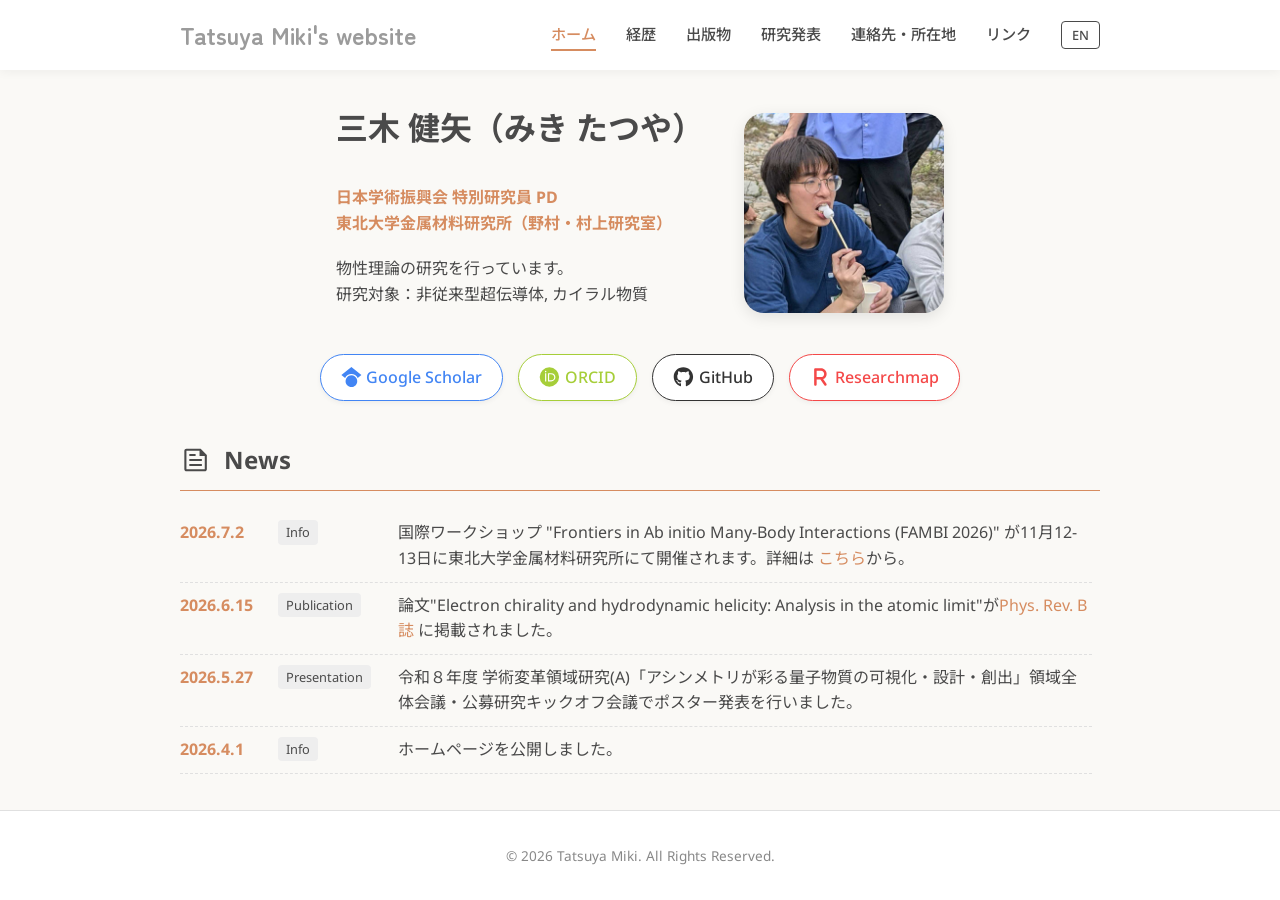
==== index.html @ b2141d71 "update profile" ====
<!DOCTYPE html>
<html lang="ja">
<head id="head">
    <meta charset="UTF-8">
    <meta name="viewport" content="width=device-width, initial-scale=1.0">
    <meta name="description" content="三木健矢のウェブサイト。研究分野：物性理論、非従来型超伝導体・カイラル物質">
    <meta property="og:title" content="三木健矢ウェブサイト">
    <meta property="og:description" content="三木健矢のウェブサイト。研究分野：物性理論、非従来型超伝導体・カイラル物質">
    <meta property="og:type" content="website">
    <meta property="og:site_name" content="Tatsuya Miki's website">
    <script type="application/ld+json">
    {
        "@context": "https://schema.org",
        "@type": "Person",
        "name": "三木 健矢",
        "alternateName": "Tatsuya Miki",
        "sameAs": [
            "https://scholar.google.co.jp/citations?user=BBQgHcEAAAAJ&hl=ja&oi=ao",
            "https://orcid.org/0009-0005-3010-637X",
            "https://github.com/tatsuyamiki",
            "https://researchmap.jp/tatsuya.miki"
        ]
    }
    </script>
    <script src="assets/js/header.js" defer></script>
    <title>三木 健矢のウェブサイト</title>
    <link rel="stylesheet" href="assets/css/style.css">
</head>
<body>

    <header class="site-header">
        <div class="container header-container">
            <div class="logo">
                <a href="index.html">Tatsuya Miki's website</a>
            </div>
            
            <button class="hamburger" aria-label="Menu">
                <span></span>
                <span></span>
                <span></span>
            </button>

            <nav class="main-nav">
                <ul>
                    <li><a href="index.html" class="current">ホーム</a></li>
                    <li><a href="jp/cv.html">経歴</a></li>
                    <li><a href="jp/publications.html">出版物</a></li>
                    <li><a href="jp/presentations.html">研究発表</a></li>
                    <li><a href="jp/contact.html">連絡先・所在地</a></li>
                    <li><a href="jp/links.html">リンク</a></li>
                    <li class="lang-switch"><a href="index-en.html">EN</a></li>
                </ul>
            </nav>
        </div>
    </header>

    <main class="container">
        
        <section class="profile-section">
            <div class="profile-text">
                <p class="myname">三木 健矢（みき たつや）<p>
                <p class="position">
                    日本学術振興会 特別研究員 PD <br>
                    <a href="https://www.nomura-lab.imr.tohoku.ac.jp" target="_blank">
                        東北大学金属材料研究所（野村・村上研究室）
                    </a>
                </p>

                <p class="intro">
                    物性理論の研究を行っています。<br>
                    研究対象：非従来型超伝導体, カイラル物質
                </p>
            </div>
            
            <div class="profile-image">
                <img src="assets/img/profile.jpg" alt="Profile image" decoding="async" fetchpriority="high">
            </div>
        </section>
        <section>
            <div class="social-links">
                <a href="https://scholar.google.co.jp/citations?user=BBQgHcEAAAAJ" target="_blank" class="btn btn-scholar">
                    <svg xmlns="http://www.w3.org/2000/svg" viewBox="0 0 512 512" class="icon" aria-hidden="true">
                        <!--!Font Awesome Free v7.2.0 by @fontawesome - https://fontawesome.com License - https://fontawesome.com/license/free Copyright 2026 Fonticons, Inc.-->
                        <path d="M390.9 298.5s0 .1 .1 .1c9.2 19.4 14.4 41.1 14.4 64-.1 82.5-66.9 149.4-149.4 149.4S106.7 445.1 106.7 362.7c0-22.9 5.2-44.6 14.4-64 1.7-3.6 3.6-7.2 5.6-10.7 4.4-7.6 9.4-14.7 15-21.3 27.4-32.6 68.5-53.3 114.4-53.3 33.6 0 64.6 11.1 89.6 29.9 9.1 6.9 17.4 14.7 24.8 23.5 5.6 6.6 10.6 13.8 15 21.3 2 3.4 3.8 7 5.5 10.5l-.1-.1zm26.4-18.8c-30.1-58.4-91-98.4-161.3-98.4s-131.2 40-161.3 98.4l-94.7-77 256-202.7 256 202.7-94.7 77.1 0-.1z"/>
                    </svg>
                    Google Scholar
                </a>
                <a href="https://orcid.org/0009-0005-3010-637X" target="_blank" class="btn btn-orcid">
                    <svg xmlns="http://www.w3.org/2000/svg" viewBox="0 0 512 512" class="icon" aria-hidden="true">
                        <!--!Font Awesome Free v7.2.0 by @fontawesome - https://fontawesome.com License - https://fontawesome.com/license/free Copyright 2026 Fonticons, Inc.-->
                        <path d="M294.7 188.2l-45.9 0 0 153.8 47.5 0c67.6 0 83.1-51.3 83.1-76.9 0-41.6-26.5-76.9-84.7-76.9zM256 8a248 248 0 1 0 0 496 248 248 0 1 0 0-496zM175.2 368.8l-29.8 0 0-207.5 29.8 0 0 207.5zM160.3 98.5a19.6 19.6 0 1 1 0 39.2 19.6 19.6 0 1 1 0-39.2zM300 369l-81 0 0-207.7 80.6 0c76.7 0 110.4 54.8 110.4 103.9 0 53.3-41.7 103.9-110 103.9z"/>
                    </svg>
                    ORCID
                </a>
                <a href="https://github.com/tatsuyamiki" target="_blank" class="btn btn-github">
                    <svg xmlns="http://www.w3.org/2000/svg" viewBox="0 0 512 512" class="icon" aria-hidden="true">
                        <!--!Font Awesome Free v7.2.0 by @fontawesome - https://fontawesome.com License - https://fontawesome.com/license/free Copyright 2026 Fonticons, Inc.-->
                        <path d="M173.9 397.4c0 2-2.3 3.6-5.2 3.6-3.3 .3-5.6-1.3-5.6-3.6 0-2 2.3-3.6 5.2-3.6 3-.3 5.6 1.3 5.6 3.6zm-31.1-4.5c-.7 2 1.3 4.3 4.3 4.9 2.6 1 5.6 0 6.2-2s-1.3-4.3-4.3-5.2c-2.6-.7-5.5 .3-6.2 2.3zm44.2-1.7c-2.9 .7-4.9 2.6-4.6 4.9 .3 2 2.9 3.3 5.9 2.6 2.9-.7 4.9-2.6 4.6-4.6-.3-1.9-3-3.2-5.9-2.9zM252.8 8c-138.7 0-244.8 105.3-244.8 244 0 110.9 69.8 205.8 169.5 239.2 12.8 2.3 17.3-5.6 17.3-12.1 0-6.2-.3-40.4-.3-61.4 0 0-70 15-84.7-29.8 0 0-11.4-29.1-27.8-36.6 0 0-22.9-15.7 1.6-15.4 0 0 24.9 2 38.6 25.8 21.9 38.6 58.6 27.5 72.9 20.9 2.3-16 8.8-27.1 16-33.7-55.9-6.2-112.3-14.3-112.3-110.5 0-27.5 7.6-41.3 23.6-58.9-2.6-6.5-11.1-33.3 2.6-67.9 20.9-6.5 69 27 69 27 20-5.6 41.5-8.5 62.8-8.5s42.8 2.9 62.8 8.5c0 0 48.1-33.6 69-27 13.7 34.7 5.2 61.4 2.6 67.9 16 17.7 25.8 31.5 25.8 58.9 0 96.5-58.9 104.2-114.8 110.5 9.2 7.9 17 22.9 17 46.4 0 33.7-.3 75.4-.3 83.6 0 6.5 4.6 14.4 17.3 12.1 100-33.2 167.8-128.1 167.8-239 0-138.7-112.5-244-251.2-244zM105.2 352.9c-1.3 1-1 3.3 .7 5.2 1.6 1.6 3.9 2.3 5.2 1 1.3-1 1-3.3-.7-5.2-1.6-1.6-3.9-2.3-5.2-1zm-10.8-8.1c-.7 1.3 .3 2.9 2.3 3.9 1.6 1 3.6 .7 4.3-.7 .7-1.3-.3-2.9-2.3-3.9-2-.6-3.6-.3-4.3 .7zm32.4 35.6c-1.6 1.3-1 4.3 1.3 6.2 2.3 2.3 5.2 2.6 6.5 1 1.3-1.3 .7-4.3-1.3-6.2-2.2-2.3-5.2-2.6-6.5-1zm-11.4-14.7c-1.6 1-1.6 3.6 0 5.9s4.3 3.3 5.6 2.3c1.6-1.3 1.6-3.9 0-6.2-1.4-2.3-4-3.3-5.6-2z"/>
                    </svg>
                    GitHub
                </a>
                <a href="https://researchmap.jp/tatsuya.miki" target="_blank" class="btn btn-researchmap">
                    <svg xmlns="http://www.w3.org/2000/svg" viewBox="0 0 320 512" class="icon" aria-hidden="true">
                        <!--!Font Awesome Free v7.2.0 by @fontawesome - https://fontawesome.com License - https://fontawesome.com/license/free Copyright 2026 Fonticons, Inc.-->
                        <path d="M32 32C14.3 32 0 46.3 0 64L0 448c0 17.7 14.3 32 32 32s32-14.3 32-32l0-128 95.3 0 102.4 146.4c10.1 14.5 30.1 18 44.6 7.9s18-30.1 7.9-44.6L230.1 309.5C282.8 288.1 320 236.4 320 176 320 96.5 255.5 32 176 32L32 32zM176 256l-112 0 0-160 112 0c44.2 0 80 35.8 80 80s-35.8 80-80 80z"/>
                    </svg>
                    Researchmap
                </a>
            </div>
        </section>

        <section class="news-section">
            <h2>
                <svg xmlns="http://www.w3.org/2000/svg" viewBox="0 -960 960 960" class="icon" aria-hidden="true">
                    <path d="M186.67-120q-27 0-46.84-19.83Q120-159.67 120-186.67v-586.66q0-27 19.83-46.84Q159.67-840 186.67-840h454.66L840-641.33v454.66q0 27-19.83 46.84Q800.33-120 773.33-120H186.67Zm0-66.67h586.66v-419.04H606v-167.62H186.67v586.66Zm92.66-100.66h401.34V-354H279.33v66.67Zm0-318.67H480v-66.67H279.33V-606Zm0 159.33h401.34v-66.66H279.33v66.66Zm-92.66-326.66v167.62-167.62V-186.67v-586.66Z"/>
                </svg>
                News
            </h2>
            <ul class="news-list">
                <!-- <li>
                    <span class="date">20YY.MM.DD</span>
                    <span class="tag"><span class="tag-badge">Publication</span></span>
                    <span class="text">論文<a href="https://doi.org/xxx" target="_blank">"title"</a>が〇〇誌に掲載されました。</span>
                </li>
                <li>
                    <span class="date">20YY.MM.DD</span>
                    <span class="tag"><span class="tag-badge">Presentation</span></span>
                    <span class="text">XX学会で発表を行いました。</span>
                </li> -->
                <li>
                    <span class="date">2026.7.2</span>
                    <span class="tag"><span class="tag-badge">Info</span></span>
                    <span class="text">国際ワークショップ "Frontiers in Ab initio Many-Body Interactions (FAMBI 2026)" が11月12-13日に東北大学金属材料研究所にて開催されます。詳細は
                        <a href="https://fambi.imr.tohoku.ac.jp" target="_blank" class="news-link">こちら</a>から。
                    </span>
                </li>
                <li>
                    <span class="date">2026.6.15</span>
                    <span class="tag"><span class="tag-badge">Publication</span></span>
                    <span class="text">論文"Electron chirality and hydrodynamic helicity: Analysis in the atomic limit"が<a href="https://doi.org/10.1103/ghyy-mynx" target="_blank" class="news-link">Phys. Rev. B誌</a>
                        に掲載されました。
                    </span>
                </li>
                <li>
                    <span class="date">2026.5.27</span>
                    <span class="tag"><span class="tag-badge">Presentation</span></span>
                    <span class="text">令和８年度 学術変⾰領域研究(A)「アシンメトリが彩る量⼦物質の可視化・設計・創出」領域全体会議・公募研究キックオフ会議でポスター発表を行いました。</span>
                </li>
                <li>
                    <span class="date">2026.4.1</span>
                    <span class="tag"><span class="tag-badge">Info</span></span>
                    <span class="text">ホームページを公開しました。</span>
                </li>
                <!-- <li>
                    <span class="date">~20YY.X.X</span>
                    <span class="tag"><span class="tag-badge">Link</span></span>
                    <span class="text">過去の更新情報は<a href="jp/archive.html" class="past-news">こちら</a>から。</span>
                </li> -->
            </ul>
        </section>

    </main>

    <footer>
        <div class="container">
            <p>&copy; 2026 Tatsuya Miki. All Rights Reserved.</p>
        </div>
    </footer>

    <script src="assets/js/script.js"></script>
</body>
</html>
---- assets/css/style.css ----
:root {
    --bg-color: #faf9f6;
    --text-color: #4a4a4a;
    --accent-color: #d68c60;
    --nav-bg: #ffffff;
    --link-hover: #b56b42;
    --border-color: #e0e0e0;
}

/* default */
body {
    font-family: 'Noto Sans', 'Noto Sans JP', sans-serif;
    background-color: var(--bg-color);
    color: var(--text-color);
    margin: 0;
    line-height: 1.6;
    display: flex;
    flex-direction: column;
    min-height: 100vh;
    overflow-x: hidden;
}

a {
    text-decoration: none;
    color: var(--text-color);
    transition: color 0.3s;
}

a:hover {
    color: var(--accent-color);
}

ul {
    list-style: none;
    padding: 0;
    margin: 0;
}

svg.icon {
  fill: currentcolor;
  height: 1.25em;
  margin-right: 0.3em;
  overflow: hidden;
  vertical-align: -0.23em;
  width: 1.3em;
  flex-shrink: 0;
}

/* container for layout */
.container {
    box-sizing: border-box;
    max-width: 960px;
    margin: 0 auto;
    padding: 0 20px;
}

/* header */
.site-header {
    background-color: var(--nav-bg);
    box-shadow: 0 2px 10px rgba(0,0,0,0.05);
    position: sticky;
    top: 0;
    z-index: 1000;
}

.header-container {
    display: flex;
    justify-content: space-between;
    align-items: center;
    height: 70px;
}

.logo a {
    font-size: 1.5rem;
    font-weight: 700;
    letter-spacing: 0em;
    color: #9b9b9b;
    font-family: "Zen Maru Gothic", sans-serif;
}

/* navigation （desktop） */
.main-nav ul {
    display: flex;
    gap: 30px;
}

.main-nav a {
    font-size: 0.95rem;
    font-weight: 500;
}

.main-nav a.current {
    color: var(--accent-color);
    border-bottom: 2px solid var(--accent-color);
    padding-bottom: 5px;
}

.lang-switch a {
    border: 1px solid var(--text-color);
    padding: 4px 10px;
    border-radius: 4px;
    font-size: 0.8rem;
}

.lang-switch a:hover {
    background-color: var(--text-color);
    color: #fff;
}

/* hamburger */
.hamburger {
    display: none;
    background: none;
    border: none;
    cursor: pointer;
}

.hamburger span {
    display: block;
    width: 25px;
    height: 3px;
    background-color: var(--text-color);
    margin: 5px 0;
    transition: 0.3s;
}

/* main contents */
main {
    flex: 1;
    padding-top: 60px;
    padding-bottom: 60px;
}

.page-content {
    display: block;
    width: 100%;
    text-align: left;
}

.page-content > h1 {
    display: inline-block;
    margin: 40px 0 30px;
}

.page-content > section {
    display: block;
    width: 100%;
}

h1 {
  position: relative;
  display: inline-block;
  font-size: 2.0rem;
  padding: 0 0.5rem;
  z-index: 1;
  max-width: 100%;
}

h1::before {
  content: "";
  position: absolute;
  bottom: 8px;
  left: 0;
  width: 100%;
  height: 10px;
  background: var(--accent-color);
  z-index: -1;
  transform: rotate(-1deg);
  opacity: 0.7;
}

h2 {
    display: block;
    width: 100%;
    border-bottom: 1px solid var(--accent-color);
    padding-bottom: 10px;
    font-size: 1.5rem;
    margin-top: 40px;
}

/* toppage： profile */
.myname {
    color: var(--text-color);
    font-size: 2em;
    font-weight: bold;
}


.position {
    font-weight: bold;
    color: var(--accent-color);
    margin-bottom: 20px;
}

.position a {
    font-weight: inherit;
    color: inherit;
    margin-bottom: inherit;
}

.profile-section {
    display: flex;
    align-items: center;
    gap: 40px;
    justify-content: center;
}

.profile-image {
    margin-top: 40px;
}

.profile-image img {
    width: 200px;
    height: 200px;
    object-fit: cover;
    border-radius: 10%;
    box-shadow: 0 4px 15px rgba(0,0,0,0.1);
}

/* social links */
.social-links {
    margin-top: 30px;
    display: flex;
    gap: 15px;
    flex-wrap: wrap;
    justify-content: center;
}

.btn {
    display: inline-flex;
    align-items: center;
    padding: 10px 20px;
    border-radius: 30px;
    background-color: #fff;
    border: 1px solid var(--border-color);
    font-weight: 500;
    font-size: 1.0rem;
    transition: all 0.3s ease;
    box-shadow: 0 2px 5px rgba(0,0,0,0.05);
}

.btn:hover {
    transform: translateY(-2px);
    box-shadow: 0 4px 10px rgba(0,0,0,0.1);
}

.btn-scholar { color: #4285F4; border-color: #4285F4; }
.btn-orcid { color: #A6CE39; border-color: #A6CE39; }
.btn-github { color: #333; border-color: #333; }
.btn-researchmap { color: #f44848; border-color: #f44848; }

.btn-scholar:hover { color: #ffffff; border-color: #ffffff; background-color: #4285F4}
.btn-orcid:hover { color: #ffffff; border-color: #ffffff; background-color: #A6CE39}
.btn-github:hover { color: #ffffff; border-color: #ffffff; background-color: #333}
.btn-researchmap:hover { color: #ffffff; border-color: #ffffff; background-color: #f44848}

/* news */
.news-list {
    max-height: 280px;
    overflow-y: auto;
    padding-right: 8px;
}

.news-list li {
    padding: 10px 0;
    border-bottom: 1px dashed var(--border-color);
    display: flex;
    align-items: flex-start;
}

.news-list .date {
    width: 5.5em;
    font-weight: bold;
    margin-right: 10px;
    color: var(--accent-color);
}

.news-list .tag {
  width: 7.5em;
  flex-shrink: 0;
}

.news-list .tag-badge {
  display: inline-block;
  white-space: nowrap;
  vertical-align: top;
  background-color: #eee;
  padding: 2px 8px;
  border-radius: 4px;
  font-size: 0.8rem;
}

.news-list .text {
  flex: 1;
  min-width: 0;
}

.news-list .news-link {
    color: var(--accent-color);
}

/* table style (CV...etc) */
.cv-table {
    width: 98%;
    border-collapse: collapse;
}

.cv-table th, .cv-table td {
    padding: 12px 15px;
    text-align: left;
    border-bottom: 1px solid var(--border-color);
}

.cv-table th {
    width: 190px;
    color: var(--accent-color);
    font-weight: bold;
}

/* footer */
footer {
    background-color: var(--nav-bg);
    text-align: center;
    padding: 20px 0;
    font-size: 0.85rem;
    color: #888;
    border-top: 1px solid var(--border-color);
}


/* ---　　Publications --- */

.pub-list {
    padding-left: 2em;
    list-style: none;
}

.pub-list li {
    position: relative;
    margin-bottom: 15px;
    padding-left: 1.3em;
    text-indent: -0.1em;
}

.pub-list li::before {
    content: "■";
    position: absolute;
    left: 0;
    top: 1.2em;
    transform: translateY(-50%);
    color: var(--accent-color);
    font-size: 0.6em;
}

.pub-img {
    margin-left: 1em;
    margin-bottom: 0.5em;
}

/* visual emphasis (bold, highlight, etc.) */
.pub-list strong {
    color: var(--text-color);
    text-decoration: underline;
    text-decoration-color: var(--accent-color);
}

.pub-list a {
    color: #dc814c
}

.pub-main {
    display: inline;
}

.bibtex-tools {
    margin-left: 10px;
    display: inline-flex;
    gap: 8px;
    vertical-align: middle;
}

.bibtex-btn {
    font-size: 0.8rem;
    padding: 3px 8px;
    border: 1px solid #6e6868;
    background: #f7f6f4;
    color: #6e6868;
    border-radius: 8px;
    cursor: pointer;
    transition: background-color 0.2s, color 0.2s, border-color 0.2s;
}

.bibtex-btn:hover {
    background: var(--accent-color);
    color: #fff;
    border-color: var(--accent-color);
}

.bibtex-copy {
    font-size: 0.75rem;
    padding: 3px 8px;
    border: 1px solid #cfcfcf;
    background: #f5f5f5;
    color: #333;
    border-radius: 6px;
    cursor: pointer;
    box-shadow: 0 1px 0 rgba(0,0,0,0.06);
    letter-spacing: 0.02em;
    text-transform: none;
    transition: background-color 0.2s, color 0.2s, border-color 0.2s, box-shadow 0.2s, transform 0.15s;
}

.bibtex-copy:hover {
    background: #e9e9e9;
    border-color: #bdbdbd;
}

.bibtex-copy:active {
    transform: translateY(0);
    box-shadow: 0 0 0 rgba(0,0,0,0);
}

.bibtex-copy::before {
    content: "";
    display: inline-block;
    width: 12px;
    height: 12px;
    margin-right: 6px;
    vertical-align: -1px;
    background-color: currentColor;
    mask: url("data:image/svg+xml;utf8,<svg xmlns='http://www.w3.org/2000/svg' viewBox='0 0 24 24'><path d='M16 1H8a2 2 0 0 0-2 2v2H5a2 2 0 0 0-2 2v14a2 2 0 0 0 2 2h10a2 2 0 0 0 2-2v-2h2a2 2 0 0 0 2-2V5l-5-4ZM7 3a1 1 0 0 1 1-1h7v3h-8V3Zm9 18a1 1 0 0 1-1 1H5a1 1 0 0 1-1-1V7a1 1 0 0 1 1-1h1v12a2 2 0 0 0 2 2h8v1Zm3-4a1 1 0 0 1-1 1H8a1 1 0 0 1-1-1V6h9l3 3v8Z'/></svg>") no-repeat center / contain;
    -webkit-mask: url("data:image/svg+xml;utf8,<svg xmlns='http://www.w3.org/2000/svg' viewBox='0 0 24 24'><path d='M16 1H8a2 2 0 0 0-2 2v2H5a2 2 0 0 0-2 2v14a2 2 0 0 0 2 2h10a2 2 0 0 0 2-2v-2h2a2 2 0 0 0 2-2V5l-5-4ZM7 3a1 1 0 0 1 1-1h7v3h-8V3Zm9 18a1 1 0 0 1-1 1H5a1 1 0 0 1-1-1V7a1 1 0 0 1 1-1h1v12a2 2 0 0 0 2 2h8v1Zm3-4a1 1 0 0 1-1 1H8a1 1 0 0 1-1-1V6h9l3 3v8Z'/></svg>") no-repeat center / contain;
}

.bibtex-block {
    margin: 0.4em 0 0.6em;
    padding: 1.4em 0.8em 0.6em;
    background: #fff;
    border: 1px dashed var(--border-color);
    border-radius: 6px;
    white-space: pre-wrap;
    font-family: "Noto Sans", sans-serif;
    font-size: 0.85rem;
    color: #333;
    position: relative;
}

.bibtex-block .bibtex-copy {
    position: absolute;
    top: 8px;
    right: 8px;
    padding: 3px 8px;
    font-size: 0.75rem;
}

.bibtex-copy.is-copied {
    background: #3a8f4e;
    border-color: #3a8f4e;
    color: #fff;
}

.bibtex-copy.is-failed {
    background: #c94b4b;
    border-color: #c94b4b;
    color: #fff;
}

/* --- Access --- */
.page-content > .access-info {
    margin-bottom: 40px;
    display: grid;
    grid-template-columns: 1fr 1fr;
    gap: 40px;
    align-items: start;
}

.contact-box {
    min-width: 0;
}

.address-box {
    min-width: 0;
}

.access-info h3 {
    display: flex;
    align-items: center;
    margin: 0 0 12px;
    font-size: 1.5rem;
    font-weight: 600;
}

.access-info p {
    margin: 0 0 12px;
    font-size: 1rem;
    overflow-wrap: normal;
}

.en-address {
    margin-top: 10px;
    color: #666;
    font-size: 0.9rem;
}

.lab-name {
    margin-bottom: 8px;
}

.email-address {
    display: flex;
    flex-wrap: wrap;
    align-items: center;
    gap: 0.15em;
}

/* map */
.map-container {
    position: relative;
    grid-column: 1 / -1;
    min-width: 0;
    width: 100%;
    max-width: 100%;
    padding-bottom: 56.25%; /* aspect ratio 16:9 */
    height: 0;
    overflow: hidden;
    border-radius: 8px;
    box-shadow: 0 2px 10px rgba(0,0,0,0.1);
}

.map-container iframe {
    display: block;
    position: absolute;
    top: 0;
    left: 0;
    width: 100%;
    max-width: 100%;
    height: 100%;
    border: 0;
}

/* --- Links --- */

.links {
    width: 100%;
}

.links a:hover{
    color: var(--accent-color);
}

.links li {
    margin-bottom: 10px;
    position: relative;
    padding-left: 15px;
    width: 100%;
}

.links li::before {
    content: "•";
    color: var(--accent-color);
    position: absolute;
    left: 0;
    top: 0;
}

/* gallery */
.gallery-grid {
    display: grid;
    grid-template-columns: repeat(auto-fill, minmax(250px, 1fr));
    gap: 15px;
}

.gallery-grid img {
    width: 100%;
    height: auto;
    border-radius: 4px;
    transition: opacity 0.3s;
}

.gallery-grid img:hover {
    opacity: 0.8;
}

/* --- Responsive design for mobile devices --- */
@media (max-width: 960px) {
    .hamburger {
        display: block;
        z-index: 2000;
    }

    .main-nav {
        position: fixed;
        top: 0;
        right: 0;
        width: 70%;
        height: 100vh;
        background-color: var(--bg-color);
        box-shadow: -2px 0 10px rgba(0,0,0,0.1);
        transform: translateX(100%);
        transition: transform 0.3s;
        padding-top: 80px;
        z-index: 1500;
    }

    .main-nav.active {
        transform: translateX(0);
    }

    .main-nav ul {
        flex-direction: column;
        align-items: center;
        gap: 20px;
    }

    .profile-image {
        margin-right: 0;
    }

    .profile-section {
        flex-direction: column-reverse;
        text-align: center;
        gap: 20px;
    }

    .myname {
        font-size:25px;
    }

    h1 {
        font-size: 1.8rem;
    }

    h2 {
        font-size: 1.3rem;
    }

    .social-links {
        justify-content: center;
    }

    .news-list {
        max-height: 240px;
    }
    
    .cv-table th, .cv-table td {
        display: block;
        width: 100%;
    }
    
    .cv-table th {
        border-bottom: none;
        padding-bottom: 0;
    }

    .page-content > .access-info {
        grid-template-columns: 1fr;
        gap: 24px;
    }

    .contact-box,
    .address-box {
        width: 100%;
    }

    .contact-box p,
    .address-box p {
        padding-left: 15px;
    }

    .en-address {
        overflow-wrap: anywhere;
    }

}
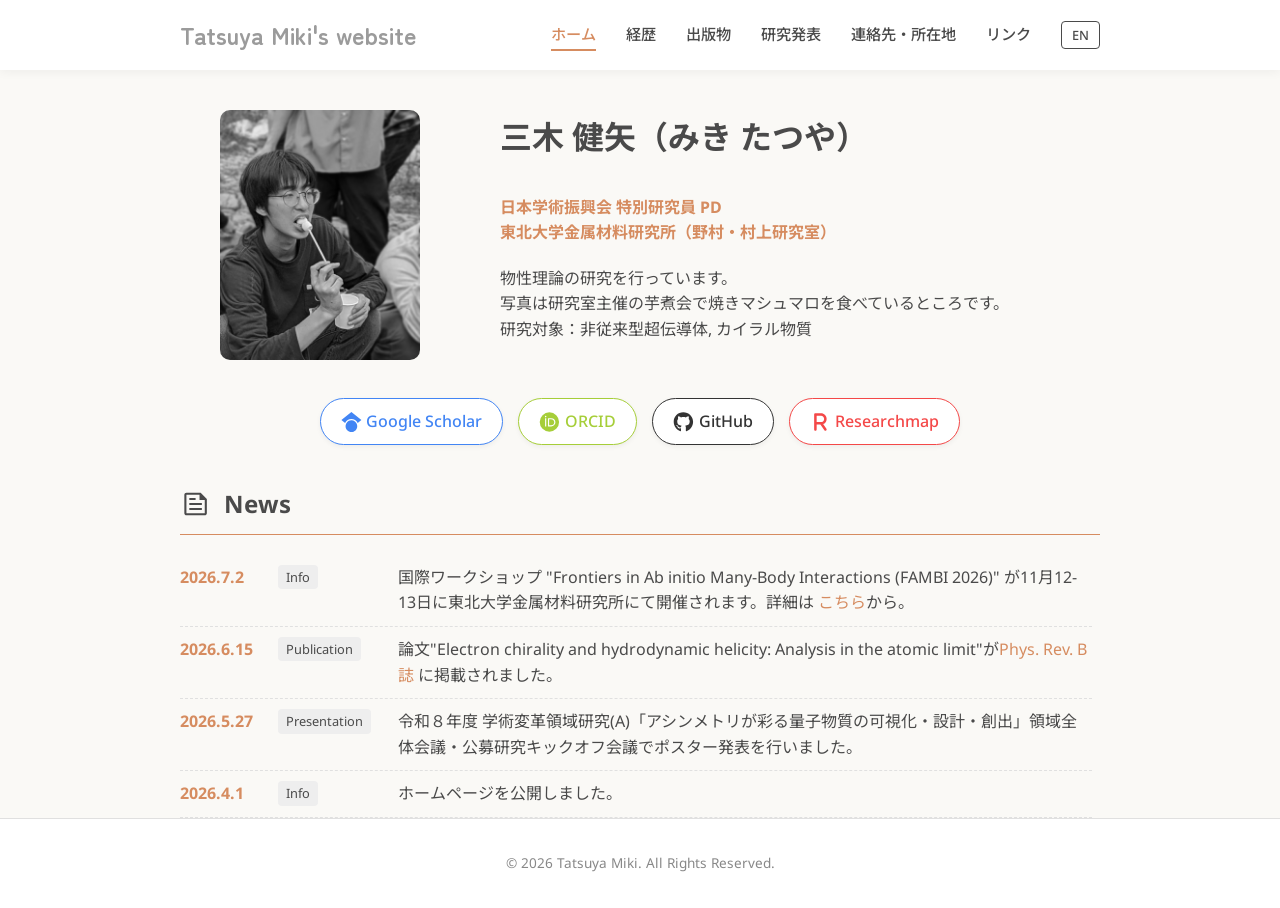
==== commit 958257cf: "modified profile" ====
--- a/index.html
+++ b/index.html
@@ -57,8 +57,13 @@
     <main class="container">
         
         <section class="profile-section">
+            <div class="profile-image">
+                <img src="assets/img/profile.jpg" alt="Profile image" decoding="async" fetchpriority="high">
+            </div>
             <div class="profile-text">
-                <p class="myname">三木 健矢（みき たつや）<p>
+                <p class="myname">
+                    三木 健矢（みき たつや）
+                <p>
                 <p class="position">
                     日本学術振興会 特別研究員 PD <br>
                     <a href="https://www.nomura-lab.imr.tohoku.ac.jp" target="_blank">
@@ -68,12 +73,9 @@
 
                 <p class="intro">
                     物性理論の研究を行っています。<br>
+                    写真は研究室主催の芋煮会で焼きマシュマロを食べているところです。<br>
                     研究対象：非従来型超伝導体, カイラル物質
                 </p>
-            </div>
-            
-            <div class="profile-image">
-                <img src="assets/img/profile.jpg" alt="Profile image" decoding="async" fetchpriority="high">
             </div>
         </section>
         <section>
--- a/assets/css/style.css
+++ b/assets/css/style.css
@@ -201,20 +201,18 @@
 .profile-section {
     display: flex;
     align-items: center;
-    gap: 40px;
-    justify-content: center;
+    gap: 80px;
+    margin-left: 40px;
+}
+
+.profile-image img {
+    width: 100%;
+    border-radius: 10px;
 }
 
 .profile-image {
+    width: 200px;
     margin-top: 40px;
-}
-
-.profile-image img {
-    width: 200px;
-    height: 200px;
-    object-fit: cover;
-    border-radius: 10%;
-    box-shadow: 0 4px 15px rgba(0,0,0,0.1);
 }
 
 /* social links */
@@ -617,8 +615,8 @@
     }
 
     .profile-section {
-        flex-direction: column-reverse;
-        text-align: center;
+        flex-direction: column;
+        text-align: left;
         gap: 20px;
     }
 
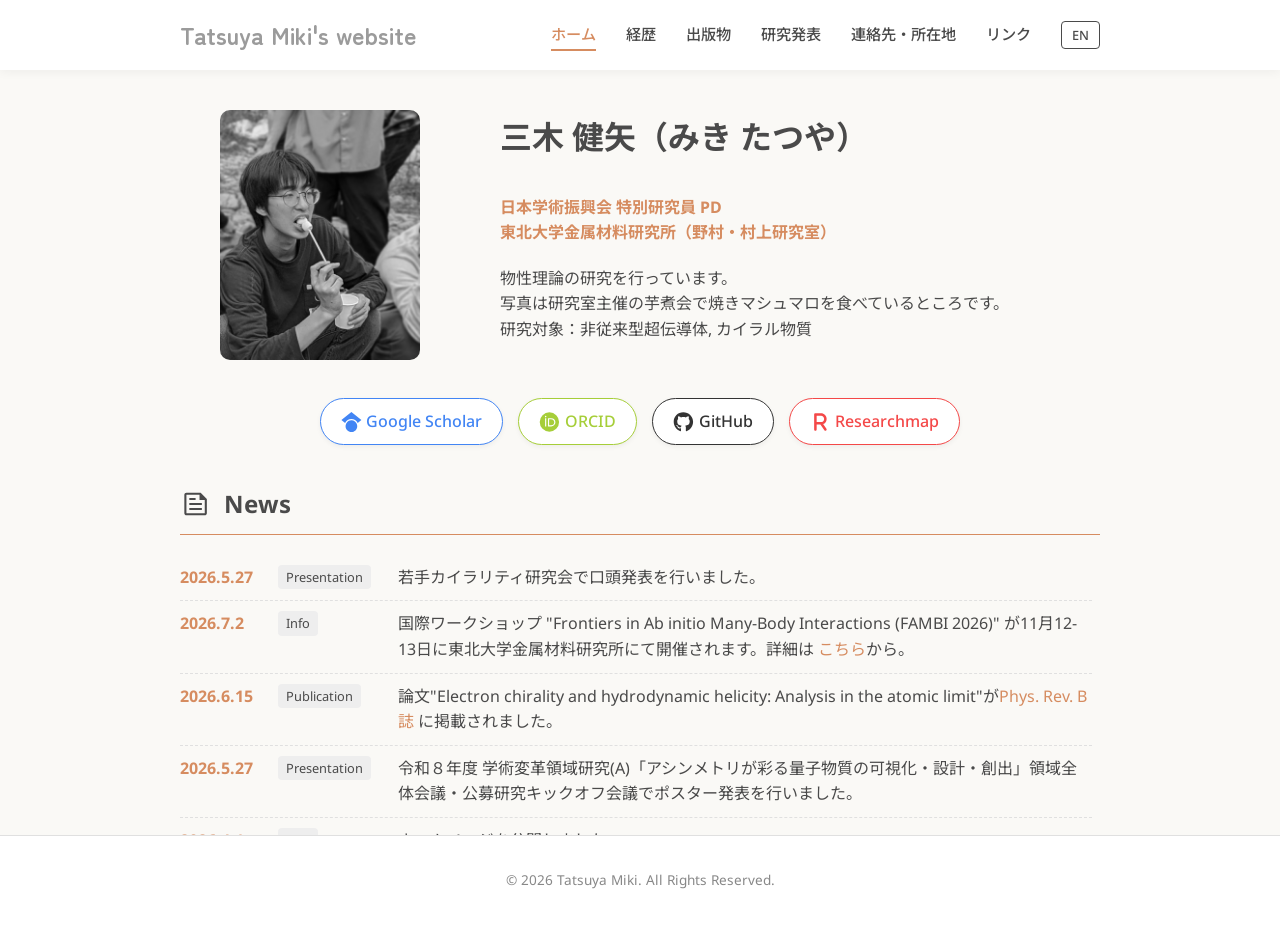
==== commit 3af87d9e: "update presentation" ====
--- a/index.html
+++ b/index.html
@@ -130,6 +130,11 @@
                     <span class="text">XX学会で発表を行いました。</span>
                 </li> -->
                 <li>
+                    <span class="date">2026.5.27</span>
+                    <span class="tag"><span class="tag-badge">Presentation</span></span>
+                    <span class="text">若手カイラリティ研究会で口頭発表を行いました。</span>
+                </li>
+                <li>
                     <span class="date">2026.7.2</span>
                     <span class="tag"><span class="tag-badge">Info</span></span>
                     <span class="text">国際ワークショップ "Frontiers in Ab initio Many-Body Interactions (FAMBI 2026)" が11月12-13日に東北大学金属材料研究所にて開催されます。詳細は
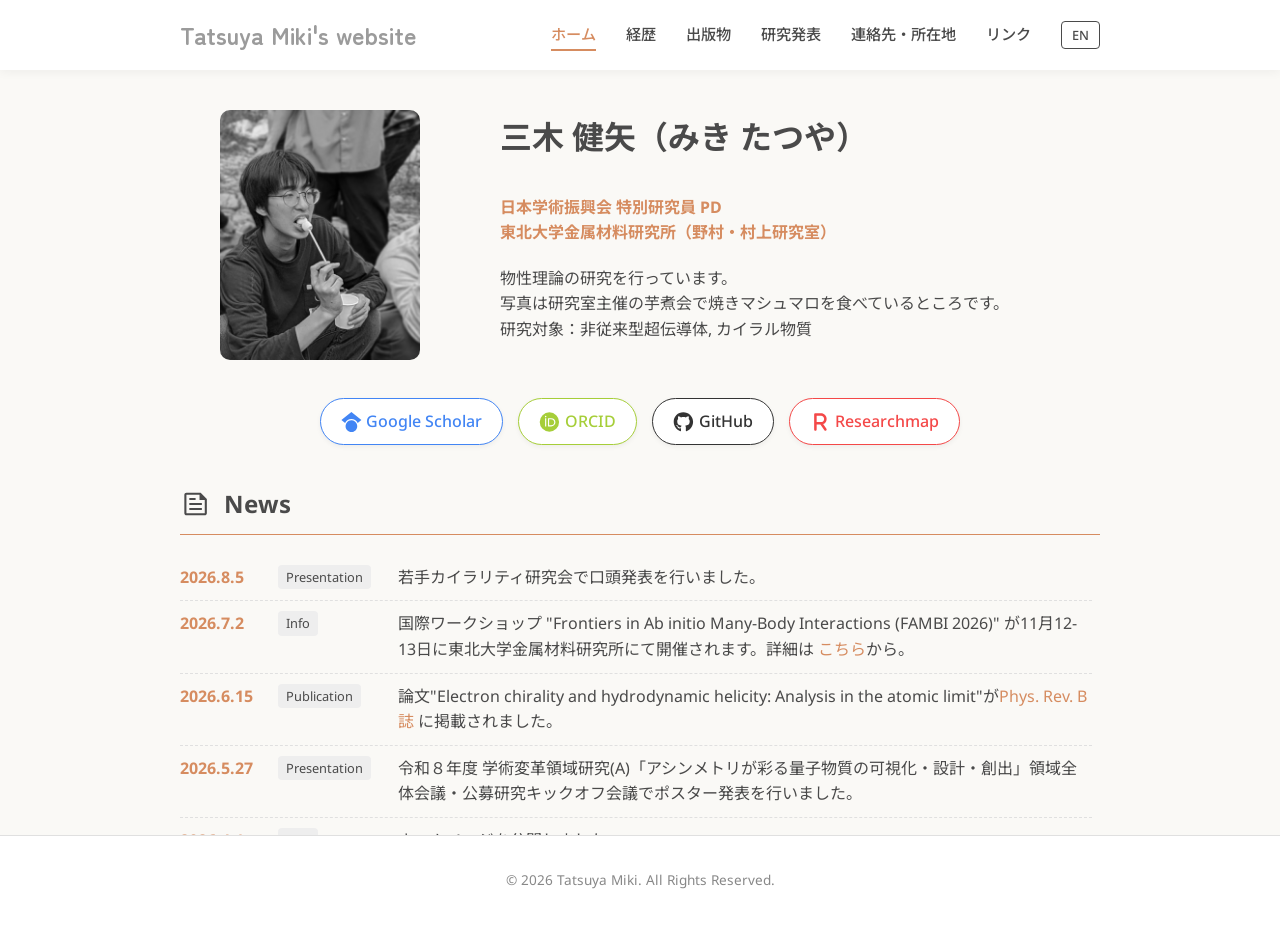
==== commit 4ce69210: "update presentation" ====
--- a/index.html
+++ b/index.html
@@ -130,7 +130,7 @@
                     <span class="text">XX学会で発表を行いました。</span>
                 </li> -->
                 <li>
-                    <span class="date">2026.5.27</span>
+                    <span class="date">2026.8.5</span>
                     <span class="tag"><span class="tag-badge">Presentation</span></span>
                     <span class="text">若手カイラリティ研究会で口頭発表を行いました。</span>
                 </li>
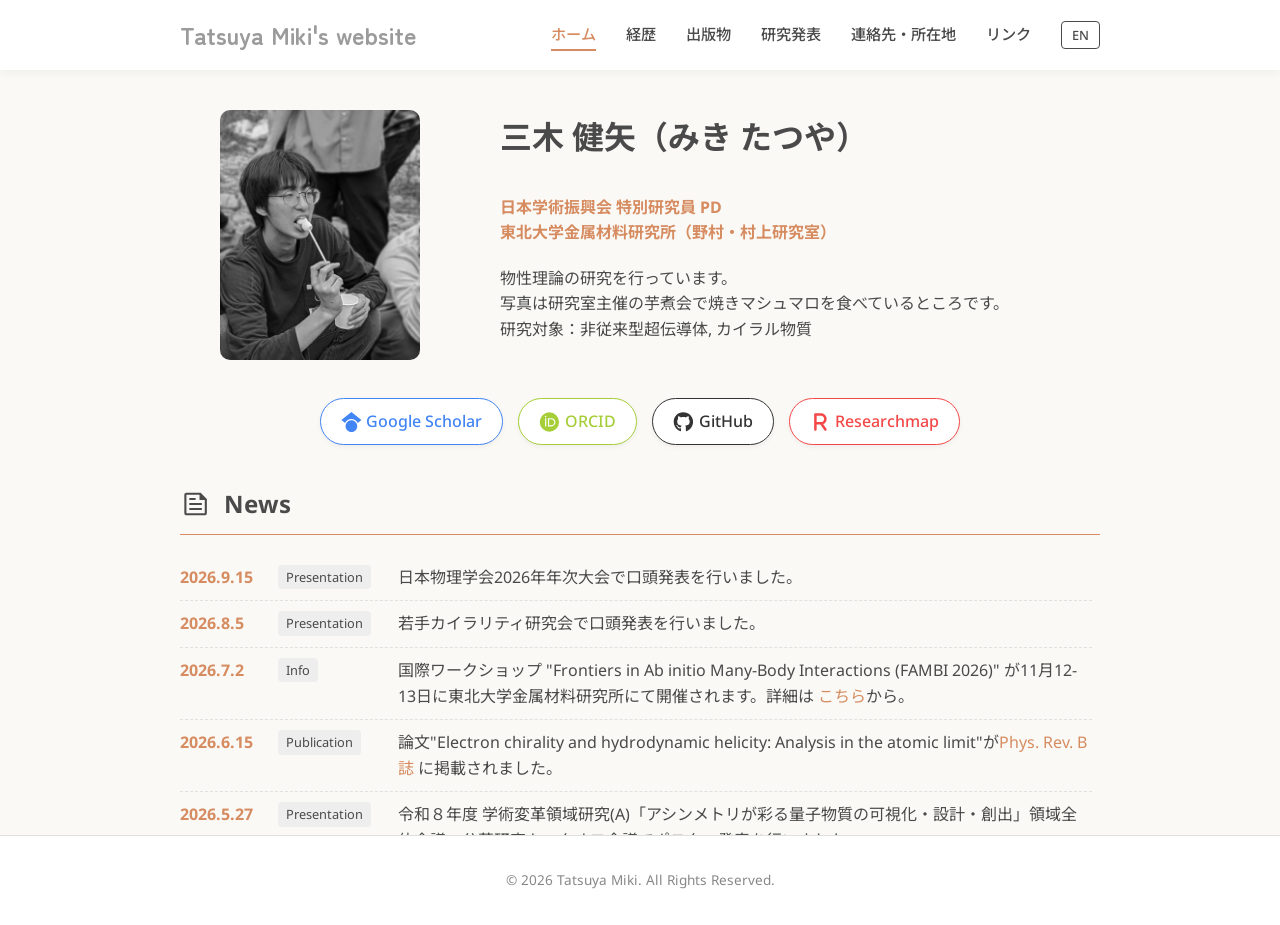
==== commit 792c9d14: "update presentation" ====
--- a/index.html
+++ b/index.html
@@ -130,6 +130,11 @@
                     <span class="text">XX学会で発表を行いました。</span>
                 </li> -->
                 <li>
+                    <span class="date">2026.9.15</span>
+                    <span class="tag"><span class="tag-badge">Presentation</span></span>
+                    <span class="text">日本物理学会2026年年次大会で口頭発表を行いました。</span>
+                </li>
+                <li>
                     <span class="date">2026.8.5</span>
                     <span class="tag"><span class="tag-badge">Presentation</span></span>
                     <span class="text">若手カイラリティ研究会で口頭発表を行いました。</span>
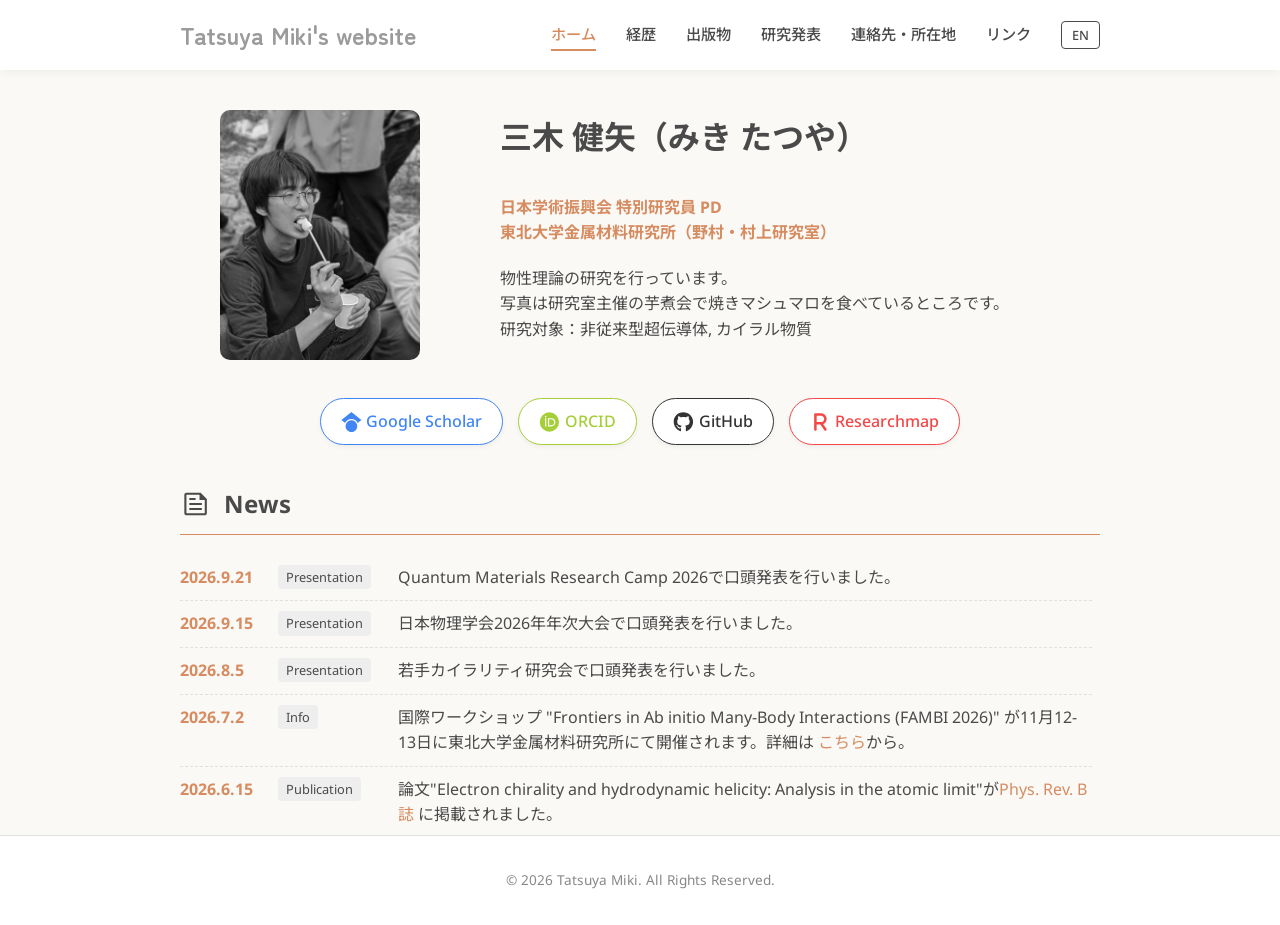
==== commit e206a514: "update presentation" ====
--- a/index.html
+++ b/index.html
@@ -130,6 +130,11 @@
                     <span class="text">XX学会で発表を行いました。</span>
                 </li> -->
                 <li>
+                    <span class="date">2026.9.21</span>
+                    <span class="tag"><span class="tag-badge">Presentation</span></span>
+                    <span class="text">Quantum Materials Research Camp 2026で口頭発表を行いました。</span>
+                </li>
+                <li>
                     <span class="date">2026.9.15</span>
                     <span class="tag"><span class="tag-badge">Presentation</span></span>
                     <span class="text">日本物理学会2026年年次大会で口頭発表を行いました。</span>
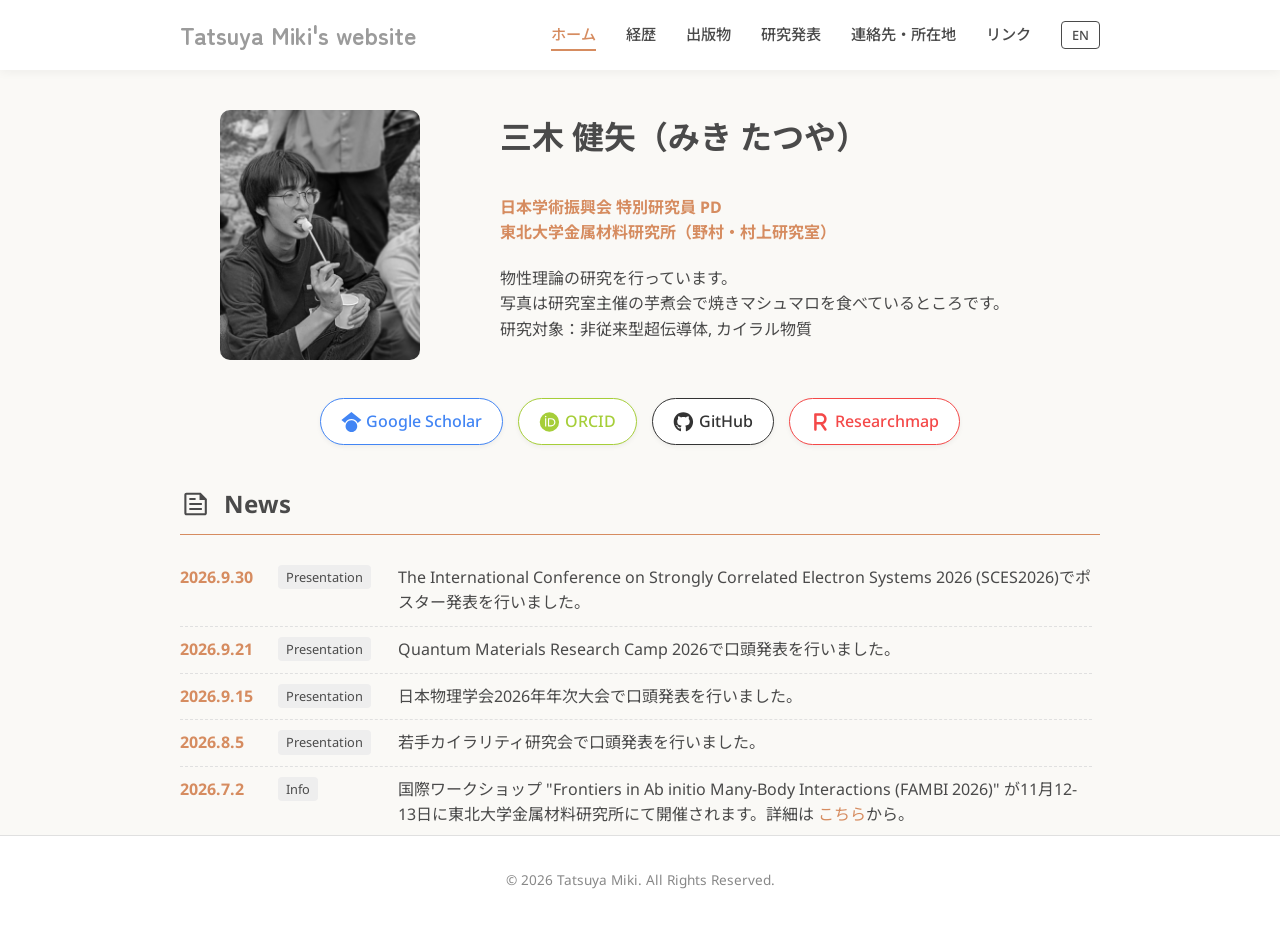
==== commit 7e5a3757: "update presentation" ====
--- a/index.html
+++ b/index.html
@@ -130,6 +130,11 @@
                     <span class="text">XX学会で発表を行いました。</span>
                 </li> -->
                 <li>
+                    <span class="date">2026.9.30</span>
+                    <span class="tag"><span class="tag-badge">Presentation</span></span>
+                    <span class="text">The International Conference on Strongly Correlated Electron Systems 2026 (SCES2026)でポスター発表を行いました。</span>
+                </li>
+                <li>
                     <span class="date">2026.9.21</span>
                     <span class="tag"><span class="tag-badge">Presentation</span></span>
                     <span class="text">Quantum Materials Research Camp 2026で口頭発表を行いました。</span>
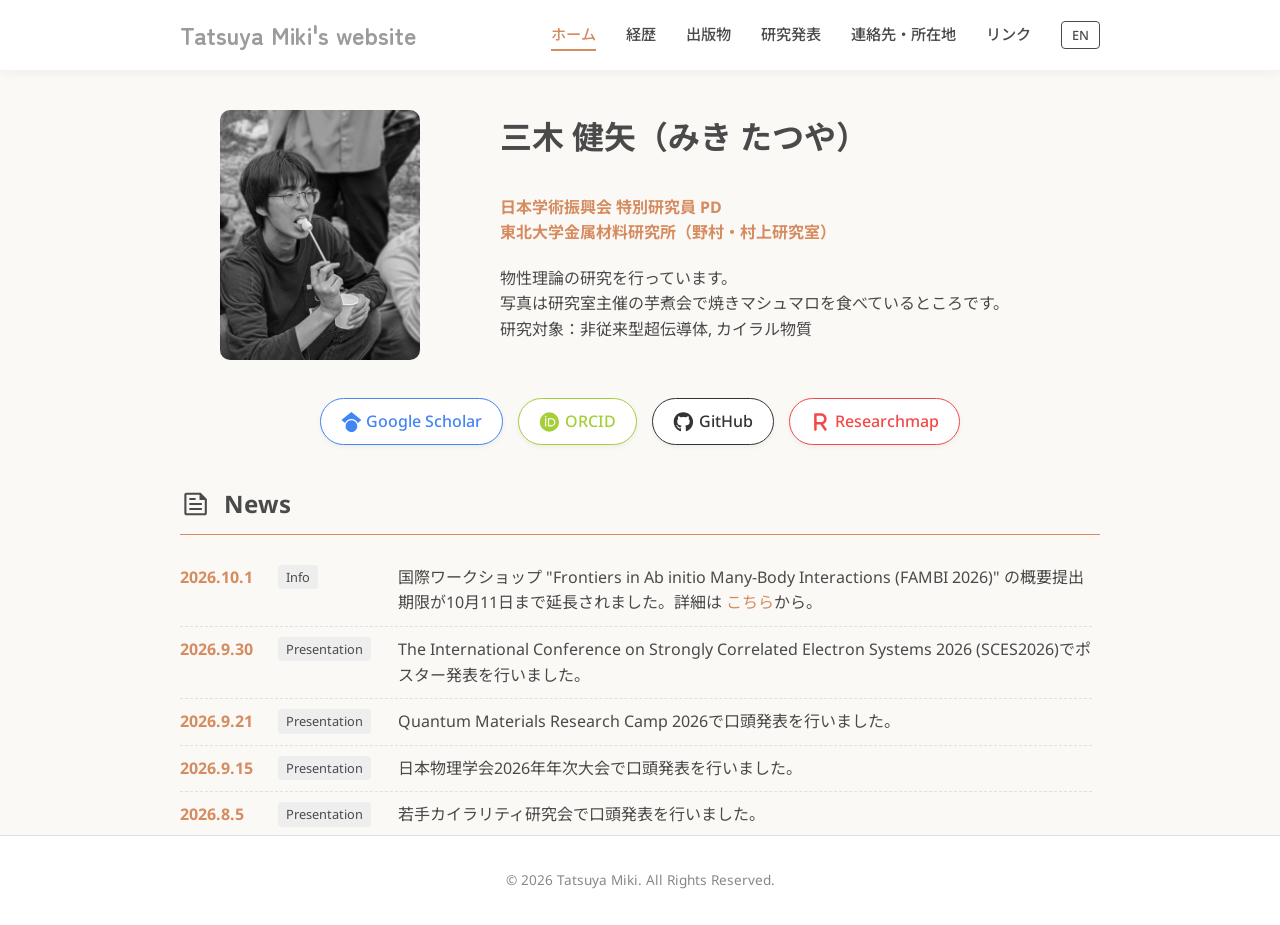
==== commit 2646ffb1: "update infomation" ====
--- a/index.html
+++ b/index.html
@@ -130,6 +130,13 @@
                     <span class="text">XX学会で発表を行いました。</span>
                 </li> -->
                 <li>
+                    <span class="date">2026.10.1</span>
+                    <span class="tag"><span class="tag-badge">Info</span></span>
+                    <span class="text">国際ワークショップ "Frontiers in Ab initio Many-Body Interactions (FAMBI 2026)" の概要提出期限が10月11日まで延長されました。詳細は
+                        <a href="https://fambi.imr.tohoku.ac.jp" target="_blank" class="news-link">こちら</a>から。
+                    </span>
+                </li>
+                <li>
                     <span class="date">2026.9.30</span>
                     <span class="tag"><span class="tag-badge">Presentation</span></span>
                     <span class="text">The International Conference on Strongly Correlated Electron Systems 2026 (SCES2026)でポスター発表を行いました。</span>
